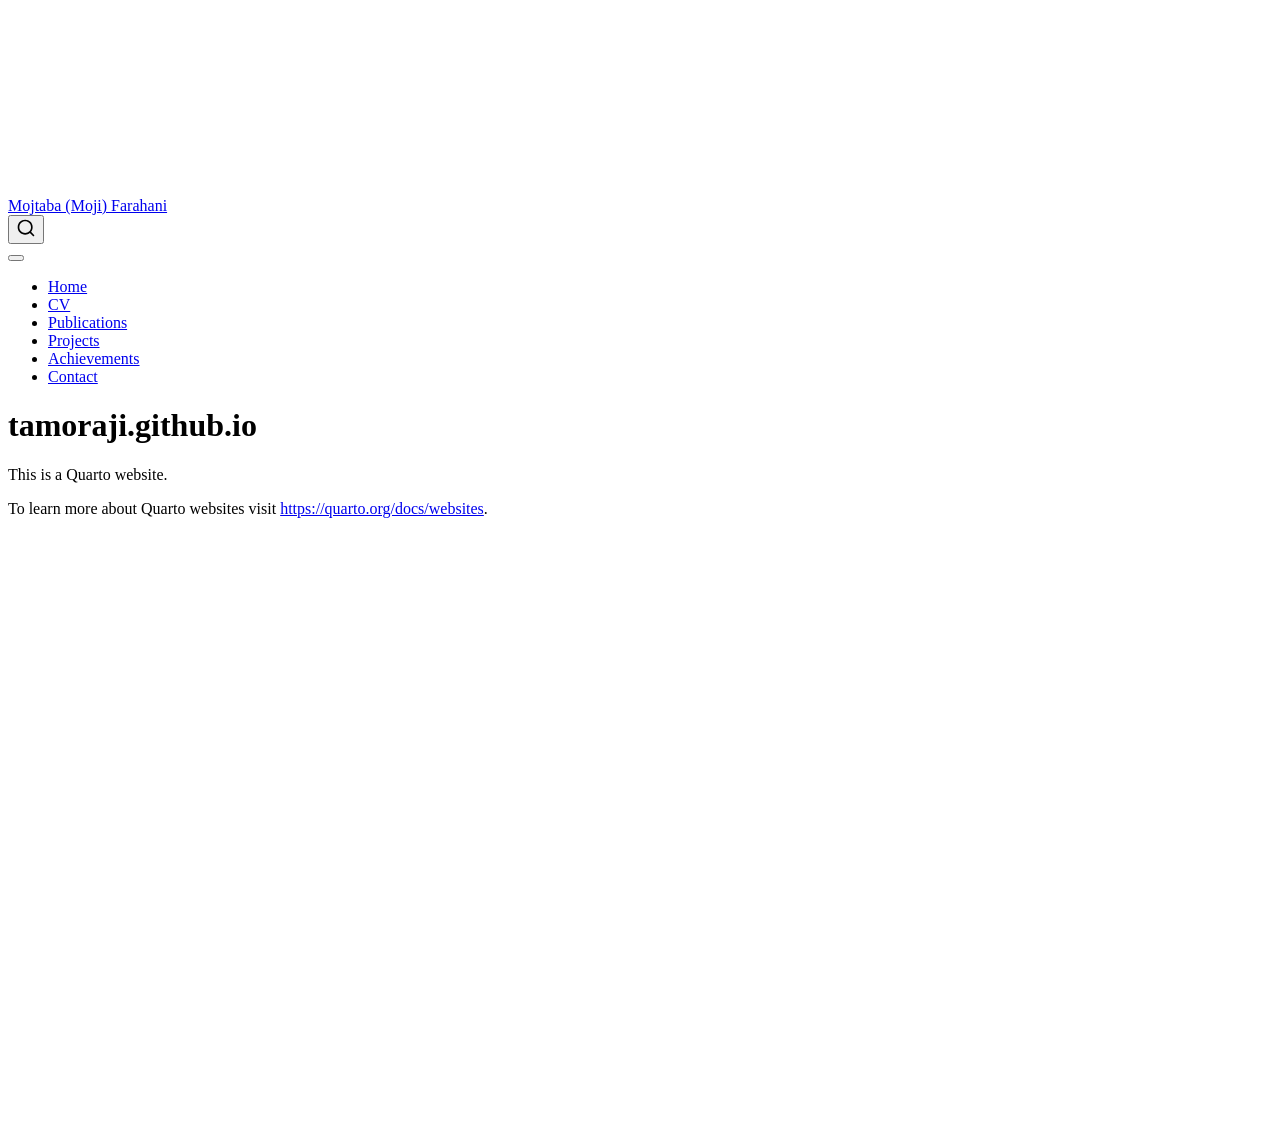
==== docs/index.html @ 73e646de "Add initial website pages" ====
<!DOCTYPE html>
<html xmlns="http://www.w3.org/1999/xhtml" lang="en" xml:lang="en"><head>

<meta charset="utf-8">
<meta name="generator" content="quarto-1.9.37">

<meta name="viewport" content="width=device-width, initial-scale=1.0, user-scalable=yes">


<title>tamoraji.github.io – Mojtaba (Moji) Farahani</title>
<style>
/* Default styles provided by pandoc.
** See https://pandoc.org/MANUAL.html#variables-for-html for config info.
*/
code{white-space: pre-wrap;}
span.smallcaps{font-variant: small-caps;}
div.columns{display: flex; gap: min(4vw, 1.5em);}
div.column{flex: auto; overflow-x: auto;}
div.hanging-indent{margin-left: 1.5em; text-indent: -1.5em;}
ul.task-list{list-style: none;}
ul.task-list li input[type="checkbox"] {
  width: 0.8em;
  margin: 0 0.8em 0.2em -1em; /* quarto-specific, see https://github.com/quarto-dev/quarto-cli/issues/4556 */ 
  vertical-align: middle;
}
</style>


<script src="site_libs/quarto-nav/quarto-nav.js"></script>
<script src="site_libs/quarto-nav/headroom.min.js"></script>
<script src="site_libs/clipboard/clipboard.min.js"></script>
<script src="site_libs/quarto-search/autocomplete.umd.js"></script>
<script src="site_libs/quarto-search/fuse.min.js"></script>
<script src="site_libs/quarto-search/quarto-search.js"></script>
<meta name="quarto:offset" content="./">
<script src="site_libs/quarto-html/quarto.js" type="module"></script>
<script src="site_libs/quarto-html/tabsets/tabsets.js" type="module"></script>
<script src="site_libs/quarto-html/popper.min.js"></script>
<script src="site_libs/quarto-html/tippy.umd.min.js"></script>
<script src="site_libs/quarto-html/anchor.min.js"></script>
<link href="site_libs/quarto-html/tippy.css" rel="stylesheet">
<link href="site_libs/quarto-html/quarto-syntax-highlighting-7f8f88aac4f3542376d5c11b86a4c14d.css" rel="stylesheet" id="quarto-text-highlighting-styles">
<script src="site_libs/bootstrap/bootstrap.min.js"></script>
<link href="site_libs/bootstrap/bootstrap-icons.css" rel="stylesheet">
<link href="site_libs/bootstrap/bootstrap-158031087360bce0ff56dc785ce39e06.min.css" rel="stylesheet" append-hash="true" id="quarto-bootstrap" data-mode="light">
<script id="quarto-search-options" type="application/json">{
  "location": "navbar",
  "copy-button": false,
  "collapse-after": 3,
  "panel-placement": "end",
  "type": "overlay",
  "limit": 50,
  "keyboard-shortcut": [
    "f",
    "/",
    "s"
  ],
  "show-item-context": false,
  "language": {
    "search-no-results-text": "No results",
    "search-matching-documents-text": "matching documents",
    "search-copy-link-title": "Copy link to search",
    "search-hide-matches-text": "Hide additional matches",
    "search-more-match-text": "more match in this document",
    "search-more-matches-text": "more matches in this document",
    "search-clear-button-title": "Clear",
    "search-text-placeholder": "",
    "search-detached-cancel-button-title": "Cancel",
    "search-submit-button-title": "Submit",
    "search-label": "Search"
  }
}</script>


<link rel="stylesheet" href="styles.css">
</head>

<body class="nav-fixed quarto-light">

<div id="quarto-search-results"></div>
  <header id="quarto-header" class="headroom fixed-top">
    <nav class="navbar navbar-expand-lg " data-bs-theme="dark">
      <div class="navbar-container container-fluid">
      <div class="navbar-brand-container mx-auto">
    <a class="navbar-brand" href="./index.html">
    <span class="navbar-title">Mojtaba (Moji) Farahani</span>
    </a>
  </div>
            <div id="quarto-search" class="" title="Search"></div>
          <button class="navbar-toggler" type="button" data-bs-toggle="collapse" data-bs-target="#navbarCollapse" aria-controls="navbarCollapse" role="menu" aria-expanded="false" aria-label="Toggle navigation" onclick="if (window.quartoToggleHeadroom) { window.quartoToggleHeadroom(); }">
  <span class="navbar-toggler-icon"></span>
</button>
          <div class="collapse navbar-collapse" id="navbarCollapse">
            <ul class="navbar-nav navbar-nav-scroll me-auto">
  <li class="nav-item">
    <a class="nav-link active" href="./index.html" aria-current="page"> 
<span class="menu-text">Home</span></a>
  </li>  
  <li class="nav-item">
    <a class="nav-link" href="./cv.html"> 
<span class="menu-text">CV</span></a>
  </li>  
  <li class="nav-item">
    <a class="nav-link" href="./publications.html"> 
<span class="menu-text">Publications</span></a>
  </li>  
  <li class="nav-item">
    <a class="nav-link" href="./projects.html"> 
<span class="menu-text">Projects</span></a>
  </li>  
  <li class="nav-item">
    <a class="nav-link" href="./achievements.html"> 
<span class="menu-text">Achievements</span></a>
  </li>  
  <li class="nav-item">
    <a class="nav-link" href="./contact.html"> 
<span class="menu-text">Contact</span></a>
  </li>  
</ul>
          </div> <!-- /navcollapse -->
            <div class="quarto-navbar-tools">
</div>
      </div> <!-- /container-fluid -->
    </nav>
</header>
<!-- content -->
<div id="quarto-content" class="quarto-container page-columns page-rows-contents page-layout-article page-navbar">
<!-- sidebar -->
<!-- margin-sidebar -->
    <div id="quarto-margin-sidebar" class="sidebar margin-sidebar zindex-bottom">
        
    </div>
<!-- main -->
<main class="content" id="quarto-document-content">

<header id="title-block-header" class="quarto-title-block default">
<div class="quarto-title">
<h1 class="title">tamoraji.github.io</h1>
</div>



<div class="quarto-title-meta">

    
  
    
  </div>
  


</header>


<p>This is a Quarto website.</p>
<p>To learn more about Quarto websites visit <a href="https://quarto.org/docs/websites" class="uri">https://quarto.org/docs/websites</a>.</p>



</main> <!-- /main -->
<script id="quarto-html-after-body" type="application/javascript">
  window.document.addEventListener("DOMContentLoaded", function (event) {
    const icon = "";
    const anchorJS = new window.AnchorJS();
    anchorJS.options = {
      placement: 'right',
      icon: icon
    };
    anchorJS.add('.anchored');
    const isCodeAnnotation = (el) => {
      for (const clz of el.classList) {
        if (clz.startsWith('code-annotation-')) {                     
          return true;
        }
      }
      return false;
    }
    const onCopySuccess = function(e) {
      // button target
      const button = e.trigger;
      // don't keep focus
      button.blur();
      // flash "checked"
      button.classList.add('code-copy-button-checked');
      var currentTitle = button.getAttribute("title");
      button.setAttribute("title", "Copied!");
      let tooltip;
      if (window.bootstrap) {
        button.setAttribute("data-bs-toggle", "tooltip");
        button.setAttribute("data-bs-placement", "left");
        button.setAttribute("data-bs-title", "Copied!");
        tooltip = new bootstrap.Tooltip(button, 
          { trigger: "manual", 
            customClass: "code-copy-button-tooltip",
            offset: [0, -8]});
        tooltip.show();    
      }
      setTimeout(function() {
        if (tooltip) {
          tooltip.hide();
          button.removeAttribute("data-bs-title");
          button.removeAttribute("data-bs-toggle");
          button.removeAttribute("data-bs-placement");
        }
        button.setAttribute("title", currentTitle);
        button.classList.remove('code-copy-button-checked');
      }, 1000);
      // clear code selection
      e.clearSelection();
    }
    const getTextToCopy = function(trigger) {
      const outerScaffold = trigger.parentElement.cloneNode(true);
      const codeEl = outerScaffold.querySelector('code');
      for (const childEl of codeEl.children) {
        if (isCodeAnnotation(childEl)) {
          childEl.remove();
        }
      }
      return codeEl.innerText;
    }
    const clipboard = new window.ClipboardJS('.code-copy-button:not([data-in-quarto-modal])', {
      text: getTextToCopy
    });
    clipboard.on('success', onCopySuccess);
    if (window.document.getElementById('quarto-embedded-source-code-modal')) {
      const clipboardModal = new window.ClipboardJS('.code-copy-button[data-in-quarto-modal]', {
        text: getTextToCopy,
        container: window.document.getElementById('quarto-embedded-source-code-modal')
      });
      clipboardModal.on('success', onCopySuccess);
    }
      var localhostRegex = new RegExp(/^(?:http|https):\/\/localhost\:?[0-9]*\//);
      var mailtoRegex = new RegExp(/^mailto:/);
        var filterRegex = new RegExp('/' + window.location.host + '/');
      var isInternal = (href) => {
          return filterRegex.test(href) || localhostRegex.test(href) || mailtoRegex.test(href);
      }
      // Inspect non-navigation links and adorn them if external
     var links = window.document.querySelectorAll('a[href]:not(.nav-link):not(.navbar-brand):not(.toc-action):not(.sidebar-link):not(.sidebar-item-toggle):not(.pagination-link):not(.no-external):not([aria-hidden]):not(.dropdown-item):not(.quarto-navigation-tool):not(.about-link)');
      for (var i=0; i<links.length; i++) {
        const link = links[i];
        if (!isInternal(link.href)) {
          // undo the damage that might have been done by quarto-nav.js in the case of
          // links that we want to consider external
          if (link.dataset.originalHref !== undefined) {
            link.href = link.dataset.originalHref;
          }
        }
      }
    function tippyHover(el, contentFn, onTriggerFn, onUntriggerFn) {
      const config = {
        allowHTML: true,
        maxWidth: 500,
        delay: 100,
        arrow: false,
        appendTo: function(el) {
            return el.parentElement;
        },
        interactive: true,
        interactiveBorder: 10,
        theme: 'quarto',
        placement: 'bottom-start',
      };
      if (contentFn) {
        config.content = contentFn;
      }
      if (onTriggerFn) {
        config.onTrigger = onTriggerFn;
      }
      if (onUntriggerFn) {
        config.onUntrigger = onUntriggerFn;
      }
      window.tippy(el, config); 
    }
    const noterefs = window.document.querySelectorAll('a[role="doc-noteref"]');
    for (var i=0; i<noterefs.length; i++) {
      const ref = noterefs[i];
      tippyHover(ref, function() {
        // use id or data attribute instead here
        let href = ref.getAttribute('data-footnote-href') || ref.getAttribute('href');
        try { href = new URL(href).hash; } catch {}
        const id = href.replace(/^#\/?/, "");
        const note = window.document.getElementById(id);
        if (note) {
          return note.innerHTML;
        } else {
          return "";
        }
      });
    }
    const xrefs = window.document.querySelectorAll('a.quarto-xref');
    const processXRef = (id, note) => {
      // Strip column container classes
      const stripColumnClz = (el) => {
        el.classList.remove("page-full", "page-columns");
        if (el.children) {
          for (const child of el.children) {
            stripColumnClz(child);
          }
        }
      }
      stripColumnClz(note)
      if (id === null || id.startsWith('sec-')) {
        // Special case sections, only their first couple elements
        const container = document.createElement("div");
        if (note.children && note.children.length > 2) {
          container.appendChild(note.children[0].cloneNode(true));
          for (let i = 1; i < note.children.length; i++) {
            const child = note.children[i];
            if (child.tagName === "P" && child.innerText === "") {
              continue;
            } else {
              container.appendChild(child.cloneNode(true));
              break;
            }
          }
          if (window.Quarto?.typesetMath) {
            window.Quarto.typesetMath(container);
          }
          return container.innerHTML
        } else {
          if (window.Quarto?.typesetMath) {
            window.Quarto.typesetMath(note);
          }
          return note.innerHTML;
        }
      } else {
        // Remove any anchor links if they are present
        const anchorLink = note.querySelector('a.anchorjs-link');
        if (anchorLink) {
          anchorLink.remove();
        }
        if (window.Quarto?.typesetMath) {
          window.Quarto.typesetMath(note);
        }
        if (note.classList.contains("callout")) {
          return note.outerHTML;
        } else {
          return note.innerHTML;
        }
      }
    }
    for (var i=0; i<xrefs.length; i++) {
      const xref = xrefs[i];
      tippyHover(xref, undefined, function(instance) {
        instance.disable();
        let url = xref.getAttribute('href');
        let hash = undefined; 
        if (url.startsWith('#')) {
          hash = url;
        } else {
          try { hash = new URL(url).hash; } catch {}
        }
        if (hash) {
          const id = hash.replace(/^#\/?/, "");
          const note = window.document.getElementById(id);
          if (note !== null) {
            try {
              const html = processXRef(id, note.cloneNode(true));
              instance.setContent(html);
            } finally {
              instance.enable();
              instance.show();
            }
          } else {
            // See if we can fetch this
            fetch(url.split('#')[0])
            .then(res => res.text())
            .then(html => {
              const parser = new DOMParser();
              const htmlDoc = parser.parseFromString(html, "text/html");
              const note = htmlDoc.getElementById(id);
              if (note !== null) {
                const html = processXRef(id, note);
                instance.setContent(html);
              } 
            }).finally(() => {
              instance.enable();
              instance.show();
            });
          }
        } else {
          // See if we can fetch a full url (with no hash to target)
          // This is a special case and we should probably do some content thinning / targeting
          fetch(url)
          .then(res => res.text())
          .then(html => {
            const parser = new DOMParser();
            const htmlDoc = parser.parseFromString(html, "text/html");
            const note = htmlDoc.querySelector('main.content');
            if (note !== null) {
              // This should only happen for chapter cross references
              // (since there is no id in the URL)
              // remove the first header
              if (note.children.length > 0 && note.children[0].tagName === "HEADER") {
                note.children[0].remove();
              }
              const html = processXRef(null, note);
              instance.setContent(html);
            } 
          }).finally(() => {
            instance.enable();
            instance.show();
          });
        }
      }, function(instance) {
      });
    }
        let selectedAnnoteEl;
        const selectorForAnnotation = ( cell, annotation) => {
          let cellAttr = 'data-code-cell="' + cell + '"';
          let lineAttr = 'data-code-annotation="' +  annotation + '"';
          const selector = 'span[' + cellAttr + '][' + lineAttr + ']';
          return selector;
        }
        const selectCodeLines = (annoteEl) => {
          const doc = window.document;
          const targetCell = annoteEl.getAttribute("data-target-cell");
          const targetAnnotation = annoteEl.getAttribute("data-target-annotation");
          const annoteSpan = window.document.querySelector(selectorForAnnotation(targetCell, targetAnnotation));
          const lines = annoteSpan.getAttribute("data-code-lines").split(",");
          const lineIds = lines.map((line) => {
            return targetCell + "-" + line;
          })
          let top = null;
          let height = null;
          let parent = null;
          if (lineIds.length > 0) {
              //compute the position of the single el (top and bottom and make a div)
              const el = window.document.getElementById(lineIds[0]);
              top = el.offsetTop;
              height = el.offsetHeight;
              parent = el.parentElement.parentElement;
            if (lineIds.length > 1) {
              const lastEl = window.document.getElementById(lineIds[lineIds.length - 1]);
              const bottom = lastEl.offsetTop + lastEl.offsetHeight;
              height = bottom - top;
            }
            if (top !== null && height !== null && parent !== null) {
              // cook up a div (if necessary) and position it 
              let div = window.document.getElementById("code-annotation-line-highlight");
              if (div === null) {
                div = window.document.createElement("div");
                div.setAttribute("id", "code-annotation-line-highlight");
                div.style.position = 'absolute';
                parent.appendChild(div);
              }
              div.style.top = top - 2 + "px";
              div.style.height = height + 4 + "px";
              div.style.left = 0;
              let gutterDiv = window.document.getElementById("code-annotation-line-highlight-gutter");
              if (gutterDiv === null) {
                gutterDiv = window.document.createElement("div");
                gutterDiv.setAttribute("id", "code-annotation-line-highlight-gutter");
                gutterDiv.style.position = 'absolute';
                const codeCell = window.document.getElementById(targetCell);
                const gutter = codeCell.querySelector('.code-annotation-gutter');
                gutter.appendChild(gutterDiv);
              }
              gutterDiv.style.top = top - 2 + "px";
              gutterDiv.style.height = height + 4 + "px";
            }
            selectedAnnoteEl = annoteEl;
          }
        };
        const unselectCodeLines = () => {
          const elementsIds = ["code-annotation-line-highlight", "code-annotation-line-highlight-gutter"];
          elementsIds.forEach((elId) => {
            const div = window.document.getElementById(elId);
            if (div) {
              div.remove();
            }
          });
          selectedAnnoteEl = undefined;
        };
          // Handle positioning of the toggle
      window.addEventListener(
        "resize",
        throttle(() => {
          elRect = undefined;
          if (selectedAnnoteEl) {
            selectCodeLines(selectedAnnoteEl);
          }
        }, 10)
      );
      function throttle(fn, ms) {
      let throttle = false;
      let timer;
        return (...args) => {
          if(!throttle) { // first call gets through
              fn.apply(this, args);
              throttle = true;
          } else { // all the others get throttled
              if(timer) clearTimeout(timer); // cancel #2
              timer = setTimeout(() => {
                fn.apply(this, args);
                timer = throttle = false;
              }, ms);
          }
        };
      }
        // Attach click handler to the DT
        const annoteDls = window.document.querySelectorAll('dt[data-target-cell]');
        for (const annoteDlNode of annoteDls) {
          annoteDlNode.addEventListener('click', (event) => {
            const clickedEl = event.target;
            if (clickedEl !== selectedAnnoteEl) {
              unselectCodeLines();
              const activeEl = window.document.querySelector('dt[data-target-cell].code-annotation-active');
              if (activeEl) {
                activeEl.classList.remove('code-annotation-active');
              }
              selectCodeLines(clickedEl);
              clickedEl.classList.add('code-annotation-active');
            } else {
              // Unselect the line
              unselectCodeLines();
              clickedEl.classList.remove('code-annotation-active');
            }
          });
        }
    const findCites = (el) => {
      const parentEl = el.parentElement;
      if (parentEl) {
        const cites = parentEl.dataset.cites;
        if (cites) {
          return {
            el,
            cites: cites.split(' ')
          };
        } else {
          return findCites(el.parentElement)
        }
      } else {
        return undefined;
      }
    };
    var bibliorefs = window.document.querySelectorAll('a[role="doc-biblioref"]');
    for (var i=0; i<bibliorefs.length; i++) {
      const ref = bibliorefs[i];
      const citeInfo = findCites(ref);
      if (citeInfo) {
        tippyHover(citeInfo.el, function() {
          var popup = window.document.createElement('div');
          citeInfo.cites.forEach(function(cite) {
            var citeDiv = window.document.createElement('div');
            citeDiv.classList.add('hanging-indent');
            citeDiv.classList.add('csl-entry');
            var biblioDiv = window.document.getElementById('ref-' + cite);
            if (biblioDiv) {
              citeDiv.innerHTML = biblioDiv.innerHTML;
            }
            popup.appendChild(citeDiv);
          });
          return popup.innerHTML;
        });
      }
    }
  });
  </script>
</div> <!-- /content -->




</body></html>
---- docs/site_libs/quarto-html/tippy.css ----
.tippy-box[data-animation=fade][data-state=hidden]{opacity:0}[data-tippy-root]{max-width:calc(100vw - 10px)}.tippy-box{position:relative;background-color:#333;color:#fff;border-radius:4px;font-size:14px;line-height:1.4;white-space:normal;outline:0;transition-property:transform,visibility,opacity}.tippy-box[data-placement^=top]>.tippy-arrow{bottom:0}.tippy-box[data-placement^=top]>.tippy-arrow:before{bottom:-7px;left:0;border-width:8px 8px 0;border-top-color:initial;transform-origin:center top}.tippy-box[data-placement^=bottom]>.tippy-arrow{top:0}.tippy-box[data-placement^=bottom]>.tippy-arrow:before{top:-7px;left:0;border-width:0 8px 8px;border-bottom-color:initial;transform-origin:center bottom}.tippy-box[data-placement^=left]>.tippy-arrow{right:0}.tippy-box[data-placement^=left]>.tippy-arrow:before{border-width:8px 0 8px 8px;border-left-color:initial;right:-7px;transform-origin:center left}.tippy-box[data-placement^=right]>.tippy-arrow{left:0}.tippy-box[data-placement^=right]>.tippy-arrow:before{left:-7px;border-width:8px 8px 8px 0;border-right-color:initial;transform-origin:center right}.tippy-box[data-inertia][data-state=visible]{transition-timing-function:cubic-bezier(.54,1.5,.38,1.11)}.tippy-arrow{width:16px;height:16px;color:#333}.tippy-arrow:before{content:"";position:absolute;border-color:transparent;border-style:solid}.tippy-content{position:relative;padding:5px 9px;z-index:1}
---- docs/site_libs/quarto-html/quarto-syntax-highlighting-7f8f88aac4f3542376d5c11b86a4c14d.css ----
/* quarto syntax highlight colors */
:root {
  --quarto-hl-ot-color: #003B4F;
  --quarto-hl-at-color: #657422;
  --quarto-hl-ss-color: #20794D;
  --quarto-hl-an-color: #5E5E5E;
  --quarto-hl-fu-color: #4758AB;
  --quarto-hl-st-color: #20794D;
  --quarto-hl-cf-color: #003B4F;
  --quarto-hl-op-color: #5E5E5E;
  --quarto-hl-er-color: #AD0000;
  --quarto-hl-bn-color: #AD0000;
  --quarto-hl-al-color: #AD0000;
  --quarto-hl-va-color: #111111;
  --quarto-hl-bu-color: inherit;
  --quarto-hl-ex-color: inherit;
  --quarto-hl-pp-color: #AD0000;
  --quarto-hl-in-color: #5E5E5E;
  --quarto-hl-vs-color: #20794D;
  --quarto-hl-wa-color: #5E5E5E;
  --quarto-hl-do-color: #5E5E5E;
  --quarto-hl-im-color: #00769E;
  --quarto-hl-ch-color: #20794D;
  --quarto-hl-dt-color: #AD0000;
  --quarto-hl-fl-color: #AD0000;
  --quarto-hl-co-color: #5E5E5E;
  --quarto-hl-cv-color: #5E5E5E;
  --quarto-hl-cn-color: #8f5902;
  --quarto-hl-sc-color: #5E5E5E;
  --quarto-hl-dv-color: #AD0000;
  --quarto-hl-kw-color: #003B4F;
}

/* other quarto variables */
:root {
  --quarto-font-monospace: SFMono-Regular, Menlo, Monaco, Consolas, "Liberation Mono", "Courier New", monospace;
}

/* syntax highlight based on Pandoc's rules */
pre > code.sourceCode > span {
  color: #003B4F;
}

code.sourceCode > span {
  color: #003B4F;
}

div.sourceCode,
div.sourceCode pre.sourceCode {
  color: #003B4F;
}

/* Normal */
code span {
  color: #003B4F;
}

/* Alert */
code span.al {
  color: #AD0000;
  font-style: inherit;
}

/* Annotation */
code span.an {
  color: #5E5E5E;
  font-style: inherit;
}

/* Attribute */
code span.at {
  color: #657422;
  font-style: inherit;
}

/* BaseN */
code span.bn {
  color: #AD0000;
  font-style: inherit;
}

/* BuiltIn */
code span.bu {
  font-style: inherit;
}

/* ControlFlow */
code span.cf {
  color: #003B4F;
  font-weight: bold;
  font-style: inherit;
}

/* Char */
code span.ch {
  color: #20794D;
  font-style: inherit;
}

/* Constant */
code span.cn {
  color: #8f5902;
  font-style: inherit;
}

/* Comment */
code span.co {
  color: #5E5E5E;
  font-style: inherit;
}

/* CommentVar */
code span.cv {
  color: #5E5E5E;
  font-style: italic;
}

/* Documentation */
code span.do {
  color: #5E5E5E;
  font-style: italic;
}

/* DataType */
code span.dt {
  color: #AD0000;
  font-style: inherit;
}

/* DecVal */
code span.dv {
  color: #AD0000;
  font-style: inherit;
}

/* Error */
code span.er {
  color: #AD0000;
  font-style: inherit;
}

/* Extension */
code span.ex {
  font-style: inherit;
}

/* Float */
code span.fl {
  color: #AD0000;
  font-style: inherit;
}

/* Function */
code span.fu {
  color: #4758AB;
  font-style: inherit;
}

/* Import */
code span.im {
  color: #00769E;
  font-style: inherit;
}

/* Information */
code span.in {
  color: #5E5E5E;
  font-style: inherit;
}

/* Keyword */
code span.kw {
  color: #003B4F;
  font-weight: bold;
  font-style: inherit;
}

/* Operator */
code span.op {
  color: #5E5E5E;
  font-style: inherit;
}

/* Other */
code span.ot {
  color: #003B4F;
  font-style: inherit;
}

/* Preprocessor */
code span.pp {
  color: #AD0000;
  font-style: inherit;
}

/* SpecialChar */
code span.sc {
  color: #5E5E5E;
  font-style: inherit;
}

/* SpecialString */
code span.ss {
  color: #20794D;
  font-style: inherit;
}

/* String */
code span.st {
  color: #20794D;
  font-style: inherit;
}

/* Variable */
code span.va {
  color: #111111;
  font-style: inherit;
}

/* VerbatimString */
code span.vs {
  color: #20794D;
  font-style: inherit;
}

/* Warning */
code span.wa {
  color: #5E5E5E;
  font-style: italic;
}

.prevent-inlining {
  content: "</";
}

/*# sourceMappingURL=789ad8cd35626ba772517505b42a116e.css.map */
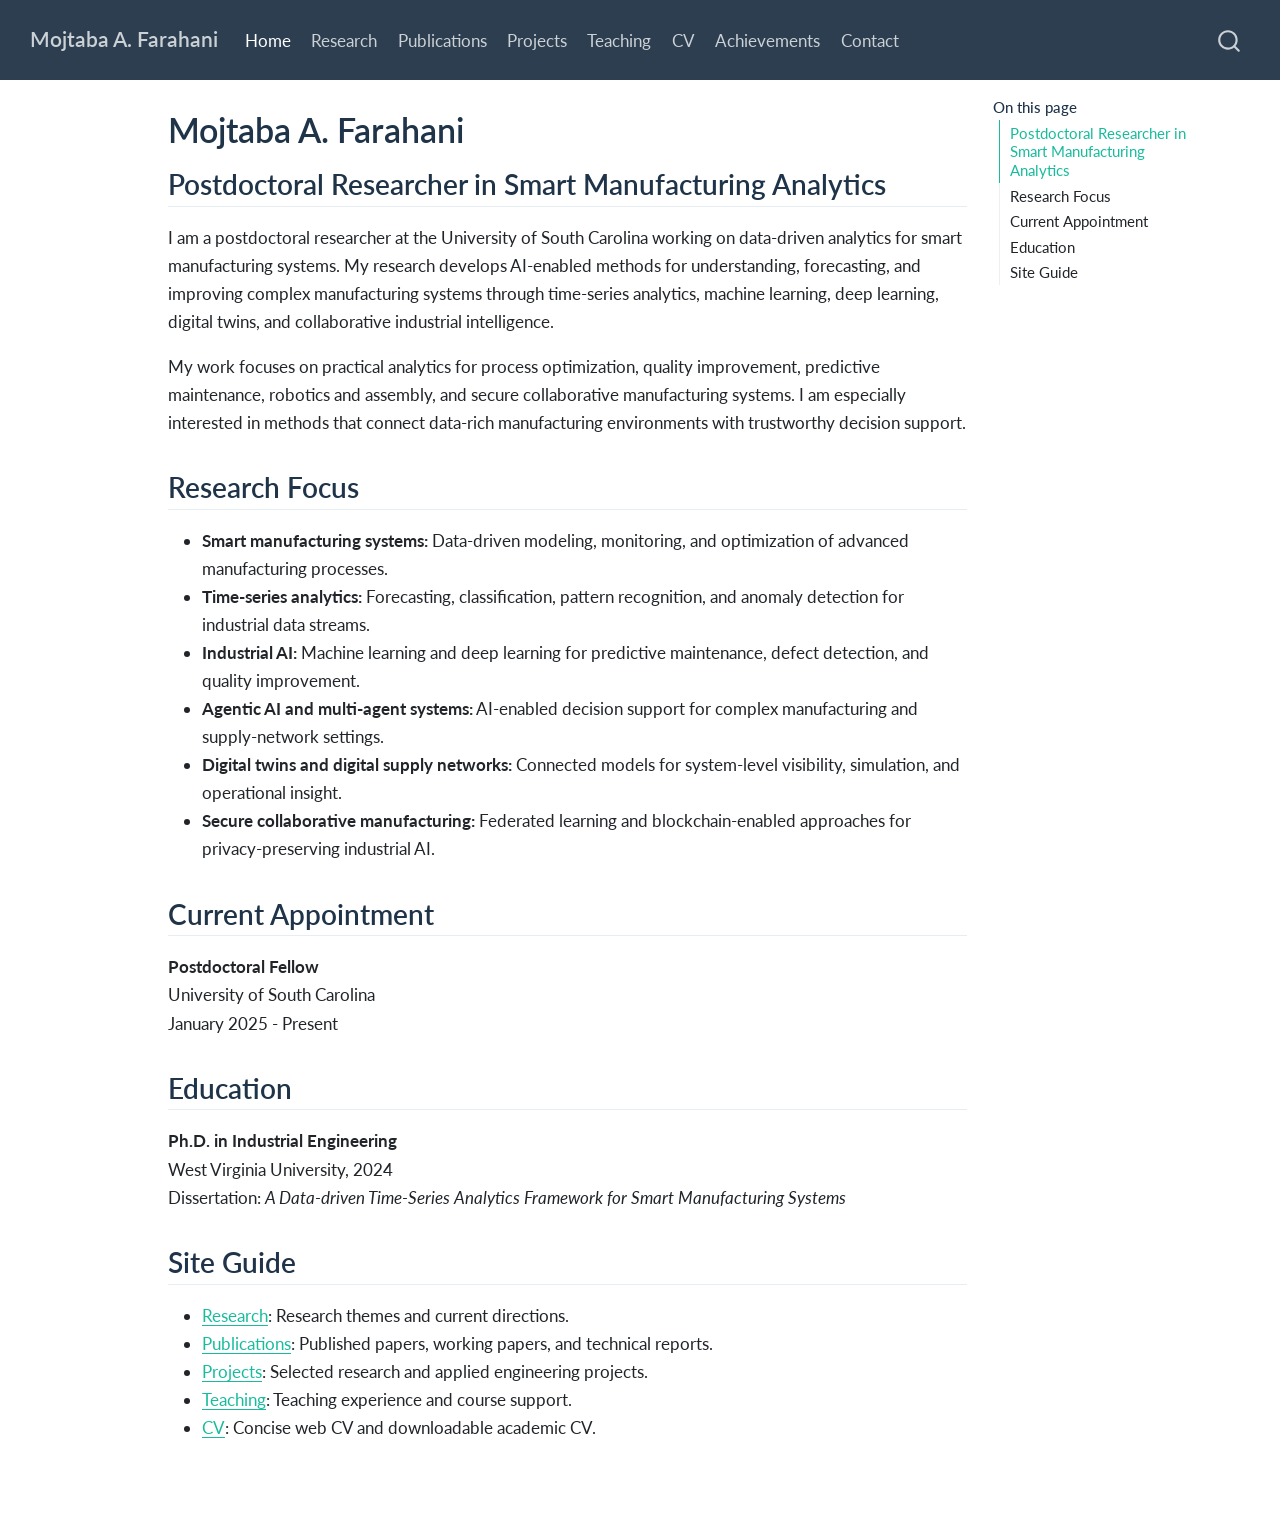
==== commit 65d5abc9: "Update academic website structure" ====
--- a/docs/index.html
+++ b/docs/index.html
@@ -7,7 +7,7 @@
 <meta name="viewport" content="width=device-width, initial-scale=1.0, user-scalable=yes">
 
 
-<title>tamoraji.github.io – Mojtaba (Moji) Farahani</title>
+<title>Mojtaba A. Farahani</title>
 <style>
 /* Default styles provided by pandoc.
 ** See https://pandoc.org/MANUAL.html#variables-for-html for config info.
@@ -42,7 +42,7 @@
 <link href="site_libs/quarto-html/quarto-syntax-highlighting-7f8f88aac4f3542376d5c11b86a4c14d.css" rel="stylesheet" id="quarto-text-highlighting-styles">
 <script src="site_libs/bootstrap/bootstrap.min.js"></script>
 <link href="site_libs/bootstrap/bootstrap-icons.css" rel="stylesheet">
-<link href="site_libs/bootstrap/bootstrap-158031087360bce0ff56dc785ce39e06.min.css" rel="stylesheet" append-hash="true" id="quarto-bootstrap" data-mode="light">
+<link href="site_libs/bootstrap/bootstrap-6033a600180109c3731f6a886c29932c.min.css" rel="stylesheet" append-hash="true" id="quarto-bootstrap" data-mode="light">
 <script id="quarto-search-options" type="application/json">{
   "location": "navbar",
   "copy-button": false,
@@ -83,7 +83,7 @@
       <div class="navbar-container container-fluid">
       <div class="navbar-brand-container mx-auto">
     <a class="navbar-brand" href="./index.html">
-    <span class="navbar-title">Mojtaba (Moji) Farahani</span>
+    <span class="navbar-title">Mojtaba A. Farahani</span>
     </a>
   </div>
             <div id="quarto-search" class="" title="Search"></div>
@@ -97,16 +97,24 @@
 <span class="menu-text">Home</span></a>
   </li>  
   <li class="nav-item">
+    <a class="nav-link" href="./research.html"> 
+<span class="menu-text">Research</span></a>
+  </li>  
+  <li class="nav-item">
+    <a class="nav-link" href="./publications.html"> 
+<span class="menu-text">Publications</span></a>
+  </li>  
+  <li class="nav-item">
+    <a class="nav-link" href="./projects.html"> 
+<span class="menu-text">Projects</span></a>
+  </li>  
+  <li class="nav-item">
+    <a class="nav-link" href="./teaching.html"> 
+<span class="menu-text">Teaching</span></a>
+  </li>  
+  <li class="nav-item">
     <a class="nav-link" href="./cv.html"> 
 <span class="menu-text">CV</span></a>
-  </li>  
-  <li class="nav-item">
-    <a class="nav-link" href="./publications.html"> 
-<span class="menu-text">Publications</span></a>
-  </li>  
-  <li class="nav-item">
-    <a class="nav-link" href="./projects.html"> 
-<span class="menu-text">Projects</span></a>
   </li>  
   <li class="nav-item">
     <a class="nav-link" href="./achievements.html"> 
@@ -127,15 +135,25 @@
 <div id="quarto-content" class="quarto-container page-columns page-rows-contents page-layout-article page-navbar">
 <!-- sidebar -->
 <!-- margin-sidebar -->
-    <div id="quarto-margin-sidebar" class="sidebar margin-sidebar zindex-bottom">
-        
+    <div id="quarto-margin-sidebar" class="sidebar margin-sidebar">
+        <nav id="TOC" role="doc-toc" class="toc-active">
+    <h2 id="toc-title">On this page</h2>
+   
+  <ul>
+  <li><a href="#postdoctoral-researcher-in-smart-manufacturing-analytics" id="toc-postdoctoral-researcher-in-smart-manufacturing-analytics" class="nav-link active" data-scroll-target="#postdoctoral-researcher-in-smart-manufacturing-analytics">Postdoctoral Researcher in Smart Manufacturing Analytics</a></li>
+  <li><a href="#research-focus" id="toc-research-focus" class="nav-link" data-scroll-target="#research-focus">Research Focus</a></li>
+  <li><a href="#current-appointment" id="toc-current-appointment" class="nav-link" data-scroll-target="#current-appointment">Current Appointment</a></li>
+  <li><a href="#education" id="toc-education" class="nav-link" data-scroll-target="#education">Education</a></li>
+  <li><a href="#site-guide" id="toc-site-guide" class="nav-link" data-scroll-target="#site-guide">Site Guide</a></li>
+  </ul>
+</nav>
     </div>
 <!-- main -->
 <main class="content" id="quarto-document-content">
 
 <header id="title-block-header" class="quarto-title-block default">
 <div class="quarto-title">
-<h1 class="title">tamoraji.github.io</h1>
+<h1 class="title">Mojtaba A. Farahani</h1>
 </div>
 
 
@@ -152,10 +170,46 @@
 </header>
 
 
-<p>This is a Quarto website.</p>
-<p>To learn more about Quarto websites visit <a href="https://quarto.org/docs/websites" class="uri">https://quarto.org/docs/websites</a>.</p>
-
-
+<section id="postdoctoral-researcher-in-smart-manufacturing-analytics" class="level2">
+<h2 class="anchored" data-anchor-id="postdoctoral-researcher-in-smart-manufacturing-analytics">Postdoctoral Researcher in Smart Manufacturing Analytics</h2>
+<p>I am a postdoctoral researcher at the University of South Carolina working on data-driven analytics for smart manufacturing systems. My research develops AI-enabled methods for understanding, forecasting, and improving complex manufacturing systems through time-series analytics, machine learning, deep learning, digital twins, and collaborative industrial intelligence.</p>
+<p>My work focuses on practical analytics for process optimization, quality improvement, predictive maintenance, robotics and assembly, and secure collaborative manufacturing systems. I am especially interested in methods that connect data-rich manufacturing environments with trustworthy decision support.</p>
+</section>
+<section id="research-focus" class="level2">
+<h2 class="anchored" data-anchor-id="research-focus">Research Focus</h2>
+<ul>
+<li><strong>Smart manufacturing systems:</strong> Data-driven modeling, monitoring, and optimization of advanced manufacturing processes.</li>
+<li><strong>Time-series analytics:</strong> Forecasting, classification, pattern recognition, and anomaly detection for industrial data streams.</li>
+<li><strong>Industrial AI:</strong> Machine learning and deep learning for predictive maintenance, defect detection, and quality improvement.</li>
+<li><strong>Agentic AI and multi-agent systems:</strong> AI-enabled decision support for complex manufacturing and supply-network settings.</li>
+<li><strong>Digital twins and digital supply networks:</strong> Connected models for system-level visibility, simulation, and operational insight.</li>
+<li><strong>Secure collaborative manufacturing:</strong> Federated learning and blockchain-enabled approaches for privacy-preserving industrial AI.</li>
+</ul>
+</section>
+<section id="current-appointment" class="level2">
+<h2 class="anchored" data-anchor-id="current-appointment">Current Appointment</h2>
+<p><strong>Postdoctoral Fellow</strong><br>
+University of South Carolina<br>
+January 2025 - Present</p>
+</section>
+<section id="education" class="level2">
+<h2 class="anchored" data-anchor-id="education">Education</h2>
+<p><strong>Ph.D.&nbsp;in Industrial Engineering</strong><br>
+West Virginia University, 2024<br>
+Dissertation: <em>A Data-driven Time-Series Analytics Framework for Smart Manufacturing Systems</em></p>
+</section>
+<section id="site-guide" class="level2">
+<h2 class="anchored" data-anchor-id="site-guide">Site Guide</h2>
+<ul>
+<li><a href="./research.html">Research</a>: Research themes and current directions.</li>
+<li><a href="./publications.html">Publications</a>: Published papers, working papers, and technical reports.</li>
+<li><a href="./projects.html">Projects</a>: Selected research and applied engineering projects.</li>
+<li><a href="./teaching.html">Teaching</a>: Teaching experience and course support.</li>
+<li><a href="./cv.html">CV</a>: Concise web CV and downloadable academic CV.</li>
+</ul>
+
+
+</section>
 
 </main> <!-- /main -->
 <script id="quarto-html-after-body" type="application/javascript">
--- a/docs/styles.css
+++ b/docs/styles.css
@@ -0,0 +1,30 @@
+/* css styles */
+
+body {
+  line-height: 1.65;
+}
+
+.navbar-title {
+  font-weight: 600;
+}
+
+h1,
+h2,
+h3 {
+  color: #1f3349;
+}
+
+h2 {
+  margin-top: 2rem;
+  padding-bottom: 0.25rem;
+  border-bottom: 1px solid #e6edf3;
+}
+
+a {
+  text-decoration-thickness: 0.08em;
+  text-underline-offset: 0.18em;
+}
+
+main.content {
+  max-width: 920px;
+}
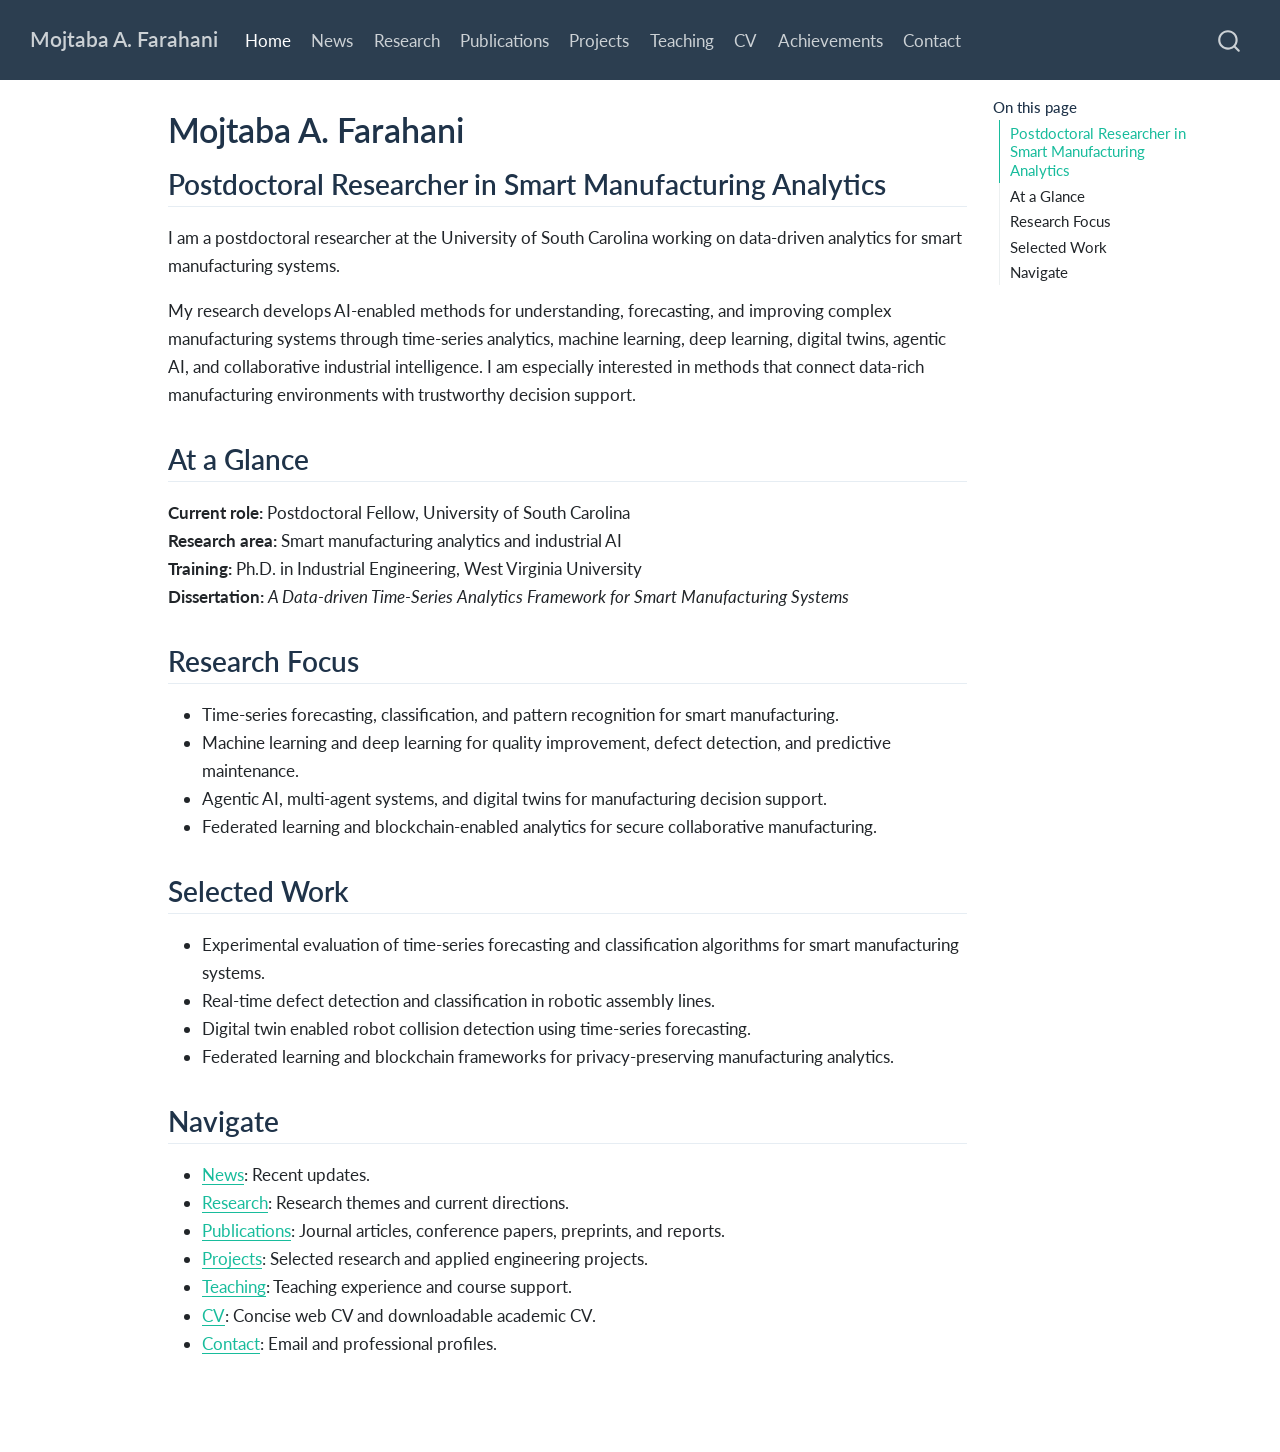
==== commit f38a207f: "Polish home achievements teaching and news pages" ====
--- a/docs/index.html
+++ b/docs/index.html
@@ -97,6 +97,10 @@
 <span class="menu-text">Home</span></a>
   </li>  
   <li class="nav-item">
+    <a class="nav-link" href="./news.html"> 
+<span class="menu-text">News</span></a>
+  </li>  
+  <li class="nav-item">
     <a class="nav-link" href="./research.html"> 
 <span class="menu-text">Research</span></a>
   </li>  
@@ -141,10 +145,10 @@
    
   <ul>
   <li><a href="#postdoctoral-researcher-in-smart-manufacturing-analytics" id="toc-postdoctoral-researcher-in-smart-manufacturing-analytics" class="nav-link active" data-scroll-target="#postdoctoral-researcher-in-smart-manufacturing-analytics">Postdoctoral Researcher in Smart Manufacturing Analytics</a></li>
+  <li><a href="#at-a-glance" id="toc-at-a-glance" class="nav-link" data-scroll-target="#at-a-glance">At a Glance</a></li>
   <li><a href="#research-focus" id="toc-research-focus" class="nav-link" data-scroll-target="#research-focus">Research Focus</a></li>
-  <li><a href="#current-appointment" id="toc-current-appointment" class="nav-link" data-scroll-target="#current-appointment">Current Appointment</a></li>
-  <li><a href="#education" id="toc-education" class="nav-link" data-scroll-target="#education">Education</a></li>
-  <li><a href="#site-guide" id="toc-site-guide" class="nav-link" data-scroll-target="#site-guide">Site Guide</a></li>
+  <li><a href="#selected-work" id="toc-selected-work" class="nav-link" data-scroll-target="#selected-work">Selected Work</a></li>
+  <li><a href="#navigate" id="toc-navigate" class="nav-link" data-scroll-target="#navigate">Navigate</a></li>
   </ul>
 </nav>
     </div>
@@ -172,40 +176,44 @@
 
 <section id="postdoctoral-researcher-in-smart-manufacturing-analytics" class="level2">
 <h2 class="anchored" data-anchor-id="postdoctoral-researcher-in-smart-manufacturing-analytics">Postdoctoral Researcher in Smart Manufacturing Analytics</h2>
-<p>I am a postdoctoral researcher at the University of South Carolina working on data-driven analytics for smart manufacturing systems. My research develops AI-enabled methods for understanding, forecasting, and improving complex manufacturing systems through time-series analytics, machine learning, deep learning, digital twins, and collaborative industrial intelligence.</p>
-<p>My work focuses on practical analytics for process optimization, quality improvement, predictive maintenance, robotics and assembly, and secure collaborative manufacturing systems. I am especially interested in methods that connect data-rich manufacturing environments with trustworthy decision support.</p>
+<p>I am a postdoctoral researcher at the University of South Carolina working on data-driven analytics for smart manufacturing systems.</p>
+<p>My research develops AI-enabled methods for understanding, forecasting, and improving complex manufacturing systems through time-series analytics, machine learning, deep learning, digital twins, agentic AI, and collaborative industrial intelligence. I am especially interested in methods that connect data-rich manufacturing environments with trustworthy decision support.</p>
+</section>
+<section id="at-a-glance" class="level2">
+<h2 class="anchored" data-anchor-id="at-a-glance">At a Glance</h2>
+<p><strong>Current role:</strong> Postdoctoral Fellow, University of South Carolina<br>
+<strong>Research area:</strong> Smart manufacturing analytics and industrial AI<br>
+<strong>Training:</strong> Ph.D.&nbsp;in Industrial Engineering, West Virginia University<br>
+<strong>Dissertation:</strong> <em>A Data-driven Time-Series Analytics Framework for Smart Manufacturing Systems</em></p>
 </section>
 <section id="research-focus" class="level2">
 <h2 class="anchored" data-anchor-id="research-focus">Research Focus</h2>
 <ul>
-<li><strong>Smart manufacturing systems:</strong> Data-driven modeling, monitoring, and optimization of advanced manufacturing processes.</li>
-<li><strong>Time-series analytics:</strong> Forecasting, classification, pattern recognition, and anomaly detection for industrial data streams.</li>
-<li><strong>Industrial AI:</strong> Machine learning and deep learning for predictive maintenance, defect detection, and quality improvement.</li>
-<li><strong>Agentic AI and multi-agent systems:</strong> AI-enabled decision support for complex manufacturing and supply-network settings.</li>
-<li><strong>Digital twins and digital supply networks:</strong> Connected models for system-level visibility, simulation, and operational insight.</li>
-<li><strong>Secure collaborative manufacturing:</strong> Federated learning and blockchain-enabled approaches for privacy-preserving industrial AI.</li>
+<li>Time-series forecasting, classification, and pattern recognition for smart manufacturing.</li>
+<li>Machine learning and deep learning for quality improvement, defect detection, and predictive maintenance.</li>
+<li>Agentic AI, multi-agent systems, and digital twins for manufacturing decision support.</li>
+<li>Federated learning and blockchain-enabled analytics for secure collaborative manufacturing.</li>
 </ul>
 </section>
-<section id="current-appointment" class="level2">
-<h2 class="anchored" data-anchor-id="current-appointment">Current Appointment</h2>
-<p><strong>Postdoctoral Fellow</strong><br>
-University of South Carolina<br>
-January 2025 - Present</p>
+<section id="selected-work" class="level2">
+<h2 class="anchored" data-anchor-id="selected-work">Selected Work</h2>
+<ul>
+<li>Experimental evaluation of time-series forecasting and classification algorithms for smart manufacturing systems.</li>
+<li>Real-time defect detection and classification in robotic assembly lines.</li>
+<li>Digital twin enabled robot collision detection using time-series forecasting.</li>
+<li>Federated learning and blockchain frameworks for privacy-preserving manufacturing analytics.</li>
+</ul>
 </section>
-<section id="education" class="level2">
-<h2 class="anchored" data-anchor-id="education">Education</h2>
-<p><strong>Ph.D.&nbsp;in Industrial Engineering</strong><br>
-West Virginia University, 2024<br>
-Dissertation: <em>A Data-driven Time-Series Analytics Framework for Smart Manufacturing Systems</em></p>
-</section>
-<section id="site-guide" class="level2">
-<h2 class="anchored" data-anchor-id="site-guide">Site Guide</h2>
+<section id="navigate" class="level2">
+<h2 class="anchored" data-anchor-id="navigate">Navigate</h2>
 <ul>
+<li><a href="./news.html">News</a>: Recent updates.</li>
 <li><a href="./research.html">Research</a>: Research themes and current directions.</li>
-<li><a href="./publications.html">Publications</a>: Published papers, working papers, and technical reports.</li>
+<li><a href="./publications.html">Publications</a>: Journal articles, conference papers, preprints, and reports.</li>
 <li><a href="./projects.html">Projects</a>: Selected research and applied engineering projects.</li>
 <li><a href="./teaching.html">Teaching</a>: Teaching experience and course support.</li>
 <li><a href="./cv.html">CV</a>: Concise web CV and downloadable academic CV.</li>
+<li><a href="./contact.html">Contact</a>: Email and professional profiles.</li>
 </ul>
 
 
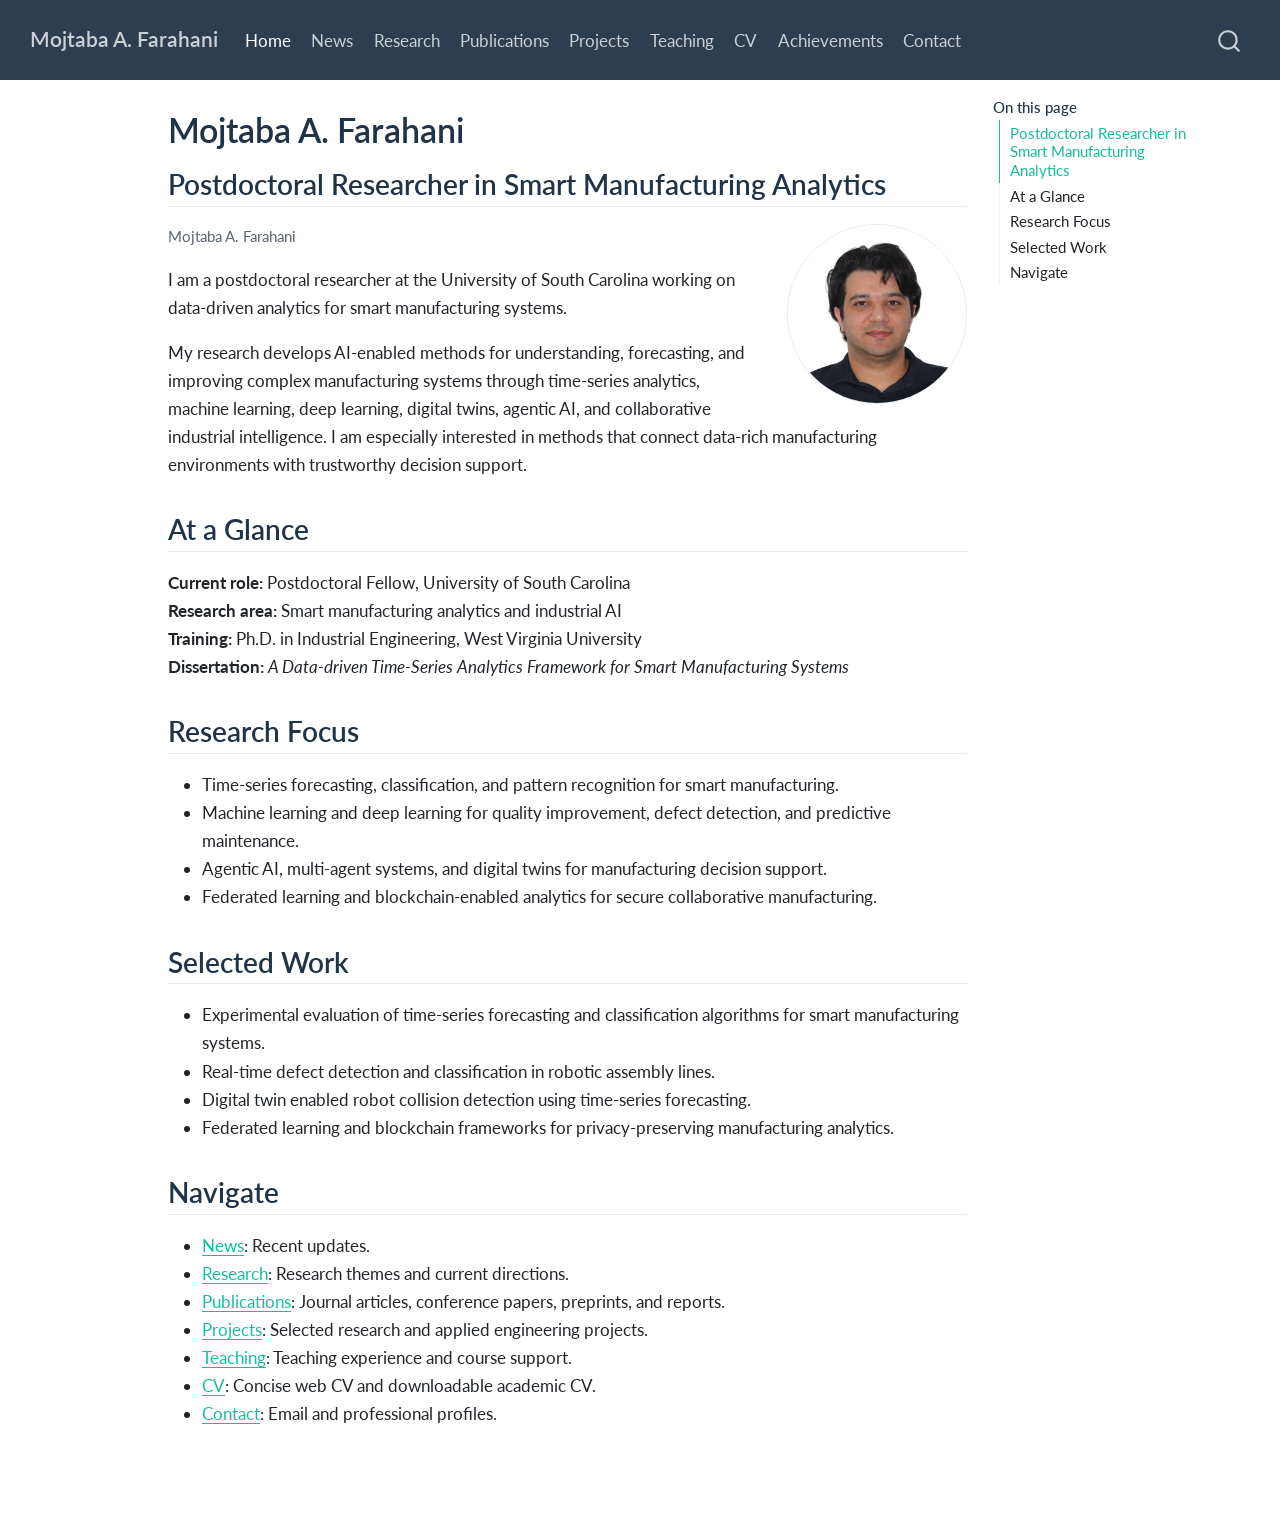
==== commit 4d19ab4d: "Add profile photo and publication links" ====
--- a/docs/index.html
+++ b/docs/index.html
@@ -176,6 +176,12 @@
 
 <section id="postdoctoral-researcher-in-smart-manufacturing-analytics" class="level2">
 <h2 class="anchored" data-anchor-id="postdoctoral-researcher-in-smart-manufacturing-analytics">Postdoctoral Researcher in Smart Manufacturing Analytics</h2>
+<div class="quarto-figure quarto-figure-center">
+<figure class="figure">
+<p><img src="images/moji.JPG" class="profile-photo img-fluid figure-img" alt="Mojtaba A. Farahani"></p>
+<figcaption>Mojtaba A. Farahani</figcaption>
+</figure>
+</div>
 <p>I am a postdoctoral researcher at the University of South Carolina working on data-driven analytics for smart manufacturing systems.</p>
 <p>My research develops AI-enabled methods for understanding, forecasting, and improving complex manufacturing systems through time-series analytics, machine learning, deep learning, digital twins, agentic AI, and collaborative industrial intelligence. I am especially interested in methods that connect data-rich manufacturing environments with trustworthy decision support.</p>
 </section>
--- a/docs/styles.css
+++ b/docs/styles.css
@@ -28,3 +28,21 @@
 main.content {
   max-width: 920px;
 }
+
+.profile-photo {
+  width: 180px;
+  max-width: 40vw;
+  border-radius: 50%;
+  float: right;
+  margin: 0 0 1rem 1.5rem;
+  border: 1px solid #e6edf3;
+}
+
+@media (max-width: 640px) {
+  .profile-photo {
+    float: none;
+    display: block;
+    margin: 0 0 1rem 0;
+    max-width: 160px;
+  }
+}
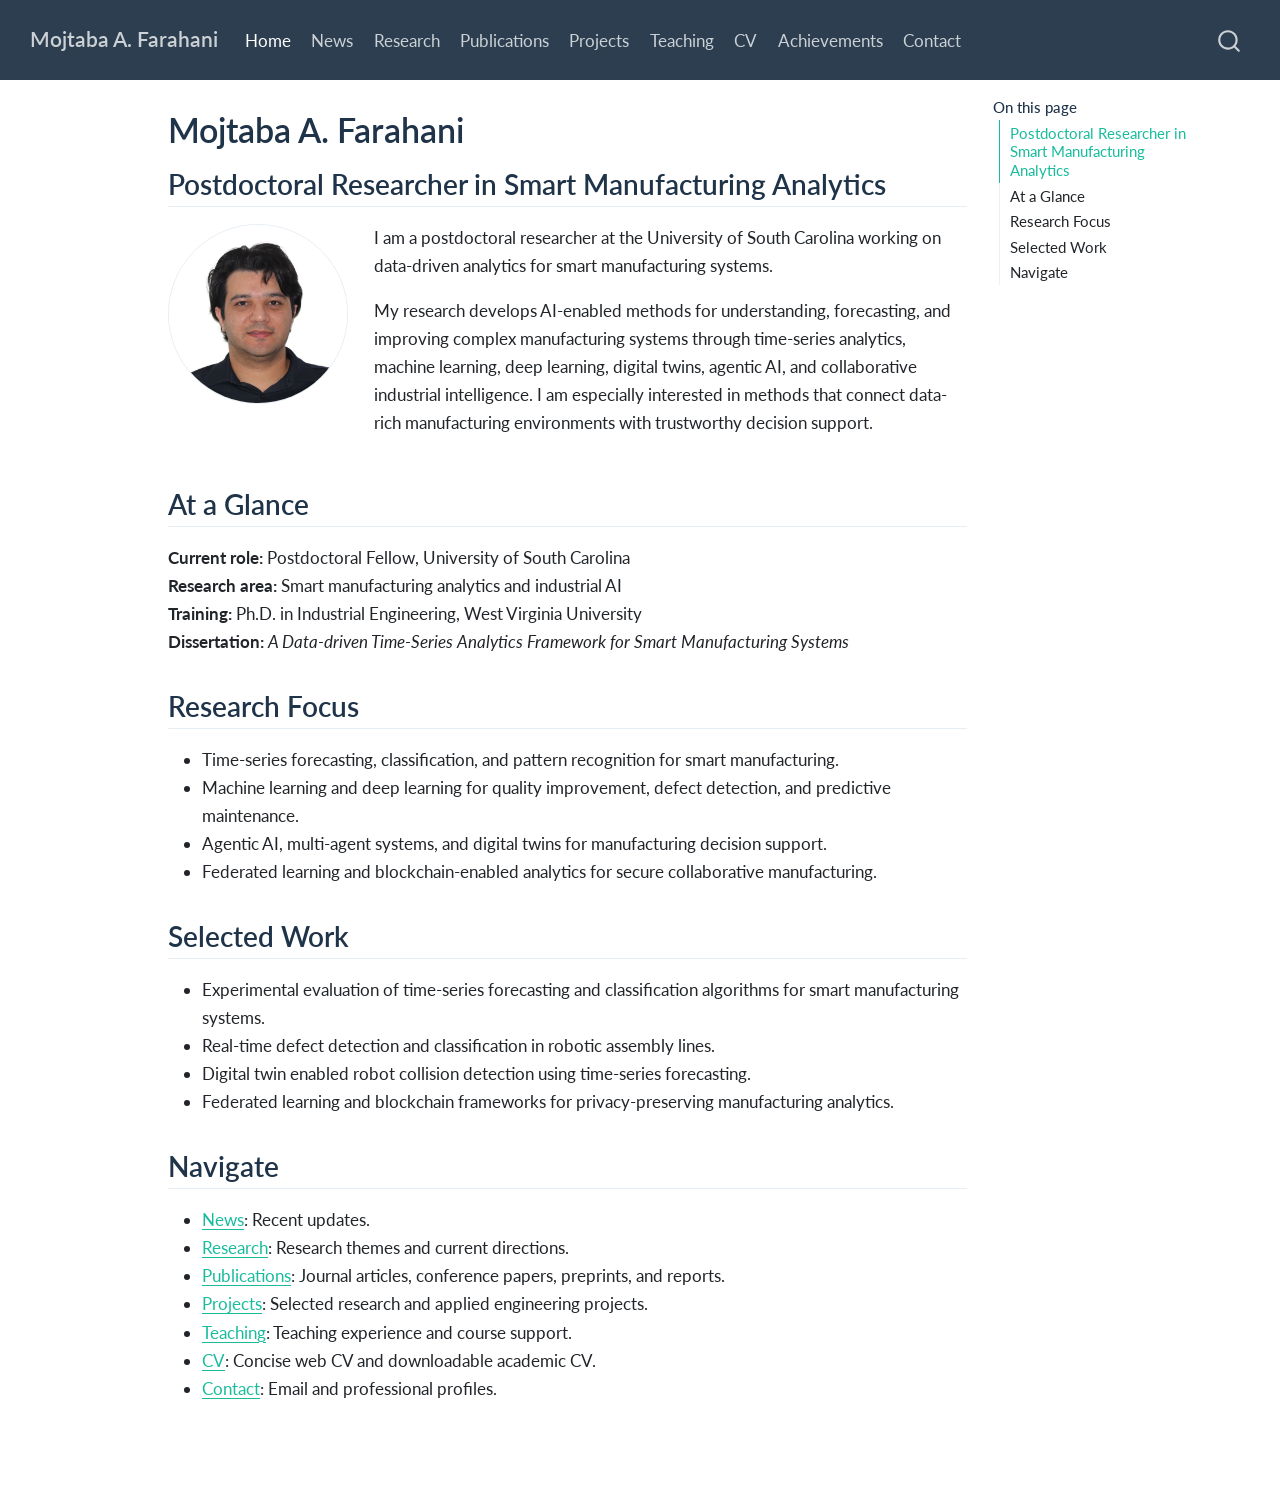
==== commit 1893c9ab: "Adjust homepage photo layout" ====
--- a/docs/index.html
+++ b/docs/index.html
@@ -176,14 +176,15 @@
 
 <section id="postdoctoral-researcher-in-smart-manufacturing-analytics" class="level2">
 <h2 class="anchored" data-anchor-id="postdoctoral-researcher-in-smart-manufacturing-analytics">Postdoctoral Researcher in Smart Manufacturing Analytics</h2>
-<div class="quarto-figure quarto-figure-center">
-<figure class="figure">
-<p><img src="images/moji.JPG" class="profile-photo img-fluid figure-img" alt="Mojtaba A. Farahani"></p>
-<figcaption>Mojtaba A. Farahani</figcaption>
-</figure>
+<div class="home-intro">
+<div class="home-photo">
+<p><img src="images/moji.JPG" alt="Mojtaba A. Farahani" class="home-photo-img"></p>
 </div>
+<div class="home-summary">
 <p>I am a postdoctoral researcher at the University of South Carolina working on data-driven analytics for smart manufacturing systems.</p>
 <p>My research develops AI-enabled methods for understanding, forecasting, and improving complex manufacturing systems through time-series analytics, machine learning, deep learning, digital twins, agentic AI, and collaborative industrial intelligence. I am especially interested in methods that connect data-rich manufacturing environments with trustworthy decision support.</p>
+</div>
+</div>
 </section>
 <section id="at-a-glance" class="level2">
 <h2 class="anchored" data-anchor-id="at-a-glance">At a Glance</h2>
--- a/docs/styles.css
+++ b/docs/styles.css
@@ -29,20 +29,31 @@
   max-width: 920px;
 }
 
-.profile-photo {
+.home-intro {
+  display: grid;
+  grid-template-columns: 180px minmax(0, 1fr);
+  gap: 1.5rem;
+  align-items: start;
+  margin-top: 1rem;
+}
+
+.home-photo-img {
   width: 180px;
-  max-width: 40vw;
   border-radius: 50%;
-  float: right;
-  margin: 0 0 1rem 1.5rem;
   border: 1px solid #e6edf3;
 }
 
+.home-summary p:first-child {
+  margin-top: 0;
+}
+
 @media (max-width: 640px) {
-  .profile-photo {
-    float: none;
-    display: block;
-    margin: 0 0 1rem 0;
-    max-width: 160px;
+  .home-intro {
+    grid-template-columns: 1fr;
+    gap: 1rem;
+  }
+
+  .home-photo-img {
+    width: 160px;
   }
 }
